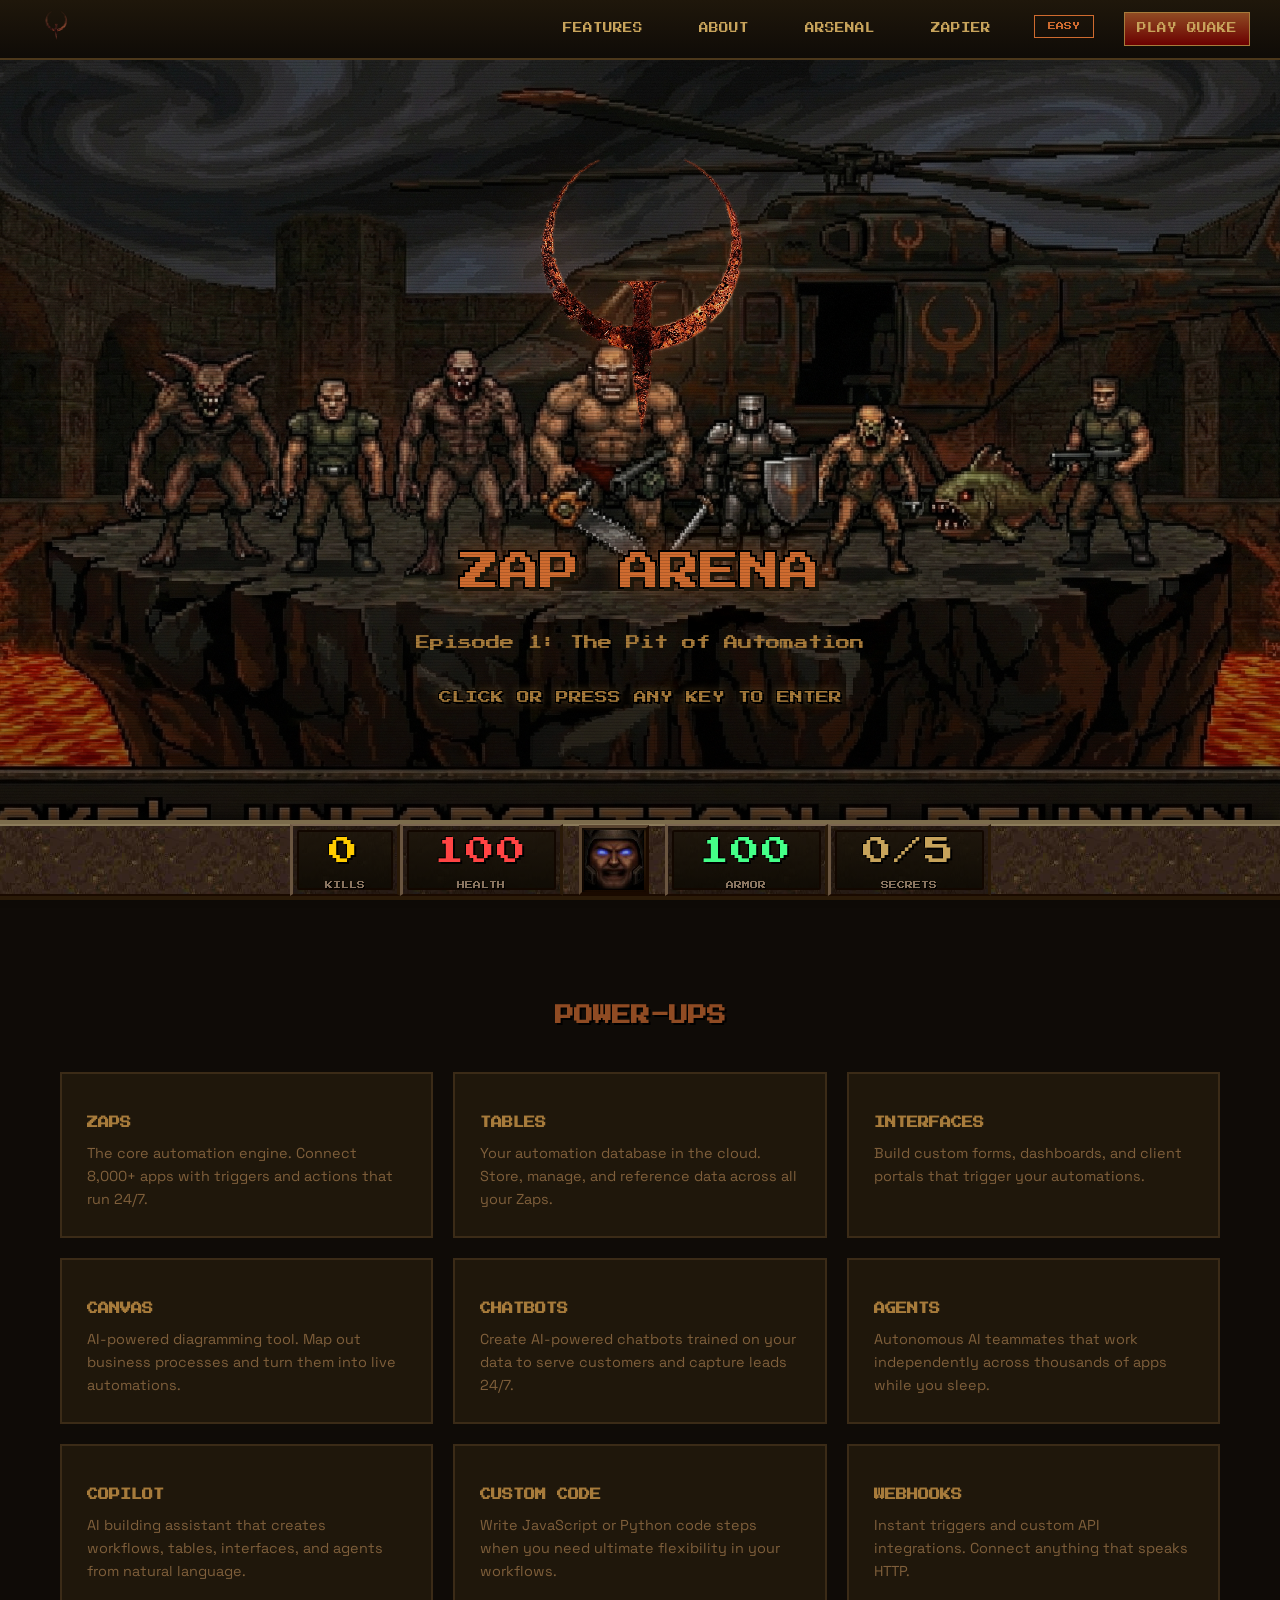
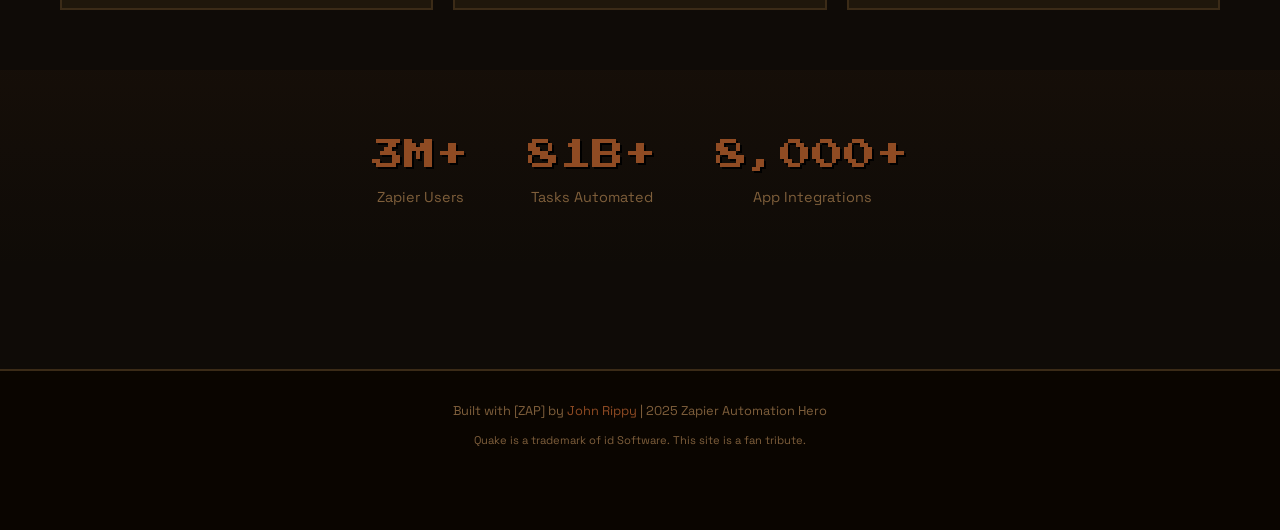
==== index.html @ ea9e99bc "fix: Consolidate poo sounds into main nailgun handler Fixes issue where no sounds played in Peace Mo" ====
<!DOCTYPE html>
<html lang="en">
<head>
    <meta charset="UTF-8">
    <meta name="viewport" content="width=device-width, initial-scale=1.0">
    <title>Zap Arena | Zapier Automation Tools by John Rippy</title>
    <meta name="description" content="Powerful Zapier automation tools and integrations for workflow automation. Built by John Rippy, 2025 Zapier Automation Hero.">
    <meta name="keywords" content="Zapier, automation, workflows, integrations, zaps, John Rippy, automation hero">
    <meta name="author" content="John Rippy">
    <meta name="robots" content="index, follow">

    <!-- Canonical URL -->
    <link rel="canonical" href="https://zap-arsenal.vercel.app/">

    <!-- Open Graph / Facebook -->
    <meta property="og:type" content="website">
    <meta property="og:url" content="https://zap-arsenal.vercel.app/">
    <meta property="og:title" content="Zap Arena | Zapier Automation Tools by John Rippy">
    <meta property="og:description" content="Powerful Zapier automation tools and integrations. Built by a 2025 Zapier Automation Hero.">
    <meta property="og:image" content="https://zap-arsenal.vercel.app/images/og-image.png">
    <meta property="og:site_name" content="Zap Arena">

    <!-- Twitter Card -->
    <meta name="twitter:card" content="summary_large_image">
    <meta name="twitter:url" content="https://zap-arsenal.vercel.app/">
    <meta name="twitter:title" content="Zap Arena | Zapier Automation Tools by John Rippy">
    <meta name="twitter:description" content="Powerful Zapier automation tools and integrations for workflow automation.">
    <meta name="twitter:image" content="https://zap-arsenal.vercel.app/images/og-image.png">

    <link rel="icon" type="image/jpeg" href="images/quake-box-art.jpg">
    <link rel="preconnect" href="https://fonts.googleapis.com">
    <link href="https://fonts.googleapis.com/css2?family=Press+Start+2P&family=Space+Grotesk:wght@400;500;600;700&family=JetBrains+Mono:wght@400;500&display=swap" rel="stylesheet">
    <link rel="stylesheet" href="css/quake-hud.css">
    <style>
        :root {
            /* Authentic Quake 1 Color Palette from Lospec */
            --bg-dark: #0f0b07;
            --bg-card: #1f170b;
            --bg-medium: #271b0f;
            --accent-orange: #8f4b23;
            --accent-brown: #4b371b;
            --accent-gold: #a77b3b;
            --accent-red: #8b0000;
            --accent-lava: #b30000;
            --text-primary: #c7a35b;
            --text-secondary: #7f5f3b;
            --border: #3b2b17;
            --zapier-orange: #cf6b2f;
            --health-red: #d70000;
            --armor-green: #2b5b2b;
            --ammo-yellow: #efdf17;
        }
        * { margin: 0; padding: 0; box-sizing: border-box; cursor: crosshair; }
        html { scroll-behavior: smooth; cursor: crosshair; }
        body {
            font-family: 'Space Grotesk', sans-serif;
            background: var(--bg-dark);
            color: var(--text-primary);
            line-height: 1.6;
            overflow-x: hidden;
            cursor: crosshair;
        }
        a, button, .nav-link, .feature-card, .stat-item { cursor: crosshair; }

        /* ===== QUAKE SPLASH SCREEN ===== */
        .quake-splash {
            position: fixed;
            top: 0;
            left: 0;
            width: 100%;
            height: 100%;
            background: #0f0b07 url('images/quake-splash.png') center center / cover no-repeat;
            z-index: 9999;
            display: flex;
            flex-direction: column;
            justify-content: flex-end;
            align-items: center;
            padding-bottom: 15%;
            cursor: pointer;
            transition: opacity 0.5s, visibility 0.5s;
        }
        .quake-splash::before {
            content: '';
            position: absolute;
            top: 0;
            left: 0;
            width: 100%;
            height: 100%;
            background: linear-gradient(to bottom, rgba(0,0,0,0.2) 0%, rgba(0,0,0,0.1) 50%, rgba(0,0,0,0.6) 100%);
            z-index: 0;
        }
        /* CRT scanlines on splash */
        .quake-splash::after {
            content: '';
            position: absolute;
            top: 0;
            left: 0;
            width: 100%;
            height: 100%;
            pointer-events: none;
            z-index: 1;
            background: repeating-linear-gradient(
                0deg,
                rgba(0, 0, 0, 0.15),
                rgba(0, 0, 0, 0.15) 1px,
                transparent 1px,
                transparent 3px
            );
        }
        .quake-splash.hidden {
            opacity: 0;
            visibility: hidden;
            pointer-events: none;
        }
        .splash-title {
            position: relative;
            z-index: 1;
            font-family: 'Press Start 2P', cursive;
            font-size: 2.5rem;
            color: #cf6b2f;
            text-shadow:
                4px 4px 0 #1f170b,
                -2px -2px 0 #000,
                2px -2px 0 #000,
                -2px 2px 0 #000,
                0 0 20px rgba(143, 75, 35, 0.8),
                0 0 40px rgba(143, 75, 35, 0.5);
            margin-bottom: 2rem;
            animation: splashPulse 1s ease-in-out infinite;
            text-align: center;
            line-height: 1.4;
        }
        .splash-subtitle {
            position: relative;
            z-index: 1;
            font-family: 'Press Start 2P', cursive;
            font-size: 0.9rem;
            color: var(--accent-gold);
            margin-bottom: 2rem;
        }
        .splash-press {
            position: relative;
            z-index: 1;
            font-family: 'Press Start 2P', cursive;
            font-size: 0.8rem;
            color: #a77b3b;
            text-shadow:
                2px 2px 0 #000,
                -1px -1px 0 #000,
                1px -1px 0 #000,
                -1px 1px 0 #000,
                0 0 10px rgba(167, 123, 59, 0.8);
            animation: blink 1s step-end infinite;
        }
        @keyframes splashPulse {
            0%, 100% { transform: scale(1); }
            50% { transform: scale(1.02); }
        }
        @keyframes blink {
            0%, 100% { opacity: 1; }
            50% { opacity: 0; }
        }
        .splash-logo {
            position: absolute;
            top: 15%;
            left: 50%;
            transform: translateX(-50%);
            width: 60%;
            max-width: 500px;
            height: auto;
            opacity: 0.8;
            z-index: 2;
            filter: brightness(1.3) contrast(1.2) drop-shadow(0 0 30px rgba(207, 107, 47, 0.6));
            animation: logoPulse 4s ease-in-out infinite;
        }
        @keyframes logoPulse {
            0% { opacity: 0.6; transform: translateX(-50%) scale(0.95); }
            50% { opacity: 1; transform: translateX(-50%) scale(1.05); }
            100% { opacity: 0.6; transform: translateX(-50%) scale(0.95); }
        }

        /* ===== CRT SCANLINE OVERLAY ===== */
        .crt-overlay {
            position: fixed;
            top: 0;
            left: 0;
            width: 100%;
            height: 100%;
            pointer-events: none;
            z-index: 9998;
            background: repeating-linear-gradient(
                0deg,
                rgba(0, 0, 0, 0.2),
                rgba(0, 0, 0, 0.2) 1px,
                transparent 1px,
                transparent 3px
            );
            opacity: 0.5;
        }

        /* ===== BROWN/ORANGE VIGNETTE ===== */
        .vignette {
            position: fixed;
            top: 0;
            left: 0;
            width: 100%;
            height: 100%;
            pointer-events: none;
            z-index: 9997;
            background: radial-gradient(ellipse at center, transparent 40%, rgba(31, 23, 11, 0.5) 100%);
            transition: background 0.3s, opacity 0.3s;
        }

        /* ===== PAIN FLASH (for damage/nightmare effects) ===== */
        .pain-flash {
            position: fixed;
            top: 0;
            left: 0;
            width: 100%;
            height: 100%;
            pointer-events: none;
            z-index: 9996;
            background: rgba(139, 0, 0, 0);
            transition: background 0.1s;
        }
        .pain-flash.active {
            background: rgba(139, 0, 0, 0.4);
        }

        /* ===== SCREEN SHAKE ===== */
        @keyframes screenShake {
            0%, 100% { transform: translate(0, 0); }
            10% { transform: translate(-3px, -2px); }
            20% { transform: translate(3px, 2px); }
            30% { transform: translate(-2px, 3px); }
            40% { transform: translate(2px, -3px); }
            50% { transform: translate(-3px, 2px); }
            60% { transform: translate(3px, -2px); }
            70% { transform: translate(-2px, -3px); }
            80% { transform: translate(2px, 3px); }
            90% { transform: translate(-3px, -2px); }
        }
        .shake {
            animation: screenShake 0.4s ease-in-out;
        }

        /* ===== NIGHTMARE PULSING BLOOD VIGNETTE ===== */
        @keyframes nightmarePulse {
            0%, 100% {
                background: radial-gradient(ellipse at center, transparent 15%, rgba(139, 0, 0, 0.5) 100%);
            }
            50% {
                background: radial-gradient(ellipse at center, transparent 10%, rgba(180, 0, 0, 0.6) 100%);
            }
        }
        .vignette.nightmare {
            animation: nightmarePulse 2s ease-in-out infinite;
        }

        /* Increase scanlines on higher difficulties */
        .crt-overlay.hard {
            opacity: 0.7;
        }
        .crt-overlay.nightmare {
            opacity: 0.85;
            background: repeating-linear-gradient(
                0deg,
                rgba(0, 0, 0, 0.4),
                rgba(0, 0, 0, 0.4) 1px,
                transparent 1px,
                transparent 2px
            );
        }

        /* ===== BADGE (Award pill) ===== */
        .badge {
            display: inline-block;
            background: rgba(207, 107, 47, 0.15);
            border: 1px solid #cf6b2f;
            color: #cf6b2f;
            padding: 0.5rem 1.2rem;
            border-radius: 50px;
            font-size: 0.875rem;
            margin-bottom: 2rem;
            font-family: 'Press Start 2P', cursive;
            font-size: 0.6rem;
            letter-spacing: 0.5px;
        }

        /* ===== QUAKE AGGRESSIVE TEXT ===== */
        .quake-text {
            font-family: 'Press Start 2P', cursive;
            text-shadow: 3px 3px 0 #8B4513, 6px 6px 0 rgba(0,0,0,0.5);
            letter-spacing: 2px;
        }
        h1 .strike {
            text-decoration: line-through;
            color: #666;
            opacity: 0.6;
        }
        h1 .accent {
            color: #cf6b2f;
            text-shadow: 0 0 40px rgba(207, 107, 47, 0.5);
        }

        /* Gib/Blood Drip Animation (Quake style - brown/rust instead of red) */
        .gib-letter {
            position: relative;
            display: inline-block;
            color: #8B0000;
        }
        .gib-letter::after {
            content: '';
            position: absolute;
            top: 100%;
            left: 50%;
            transform: translateX(-50%);
            background: linear-gradient(to bottom, #8B0000, #4a0000, transparent);
            border-radius: 0 0 50% 50%;
        }
        .gib-g::after {
            width: 4px;
            animation: gibDrip1 2.5s ease-in infinite;
            animation-delay: 0s;
        }
        .gib-i::after {
            width: 3px;
            animation: gibDrip2 2.5s ease-in infinite;
            animation-delay: 0.4s;
        }
        .gib-b::after {
            width: 5px;
            animation: gibDrip3 2.5s ease-in infinite;
            animation-delay: 0.7s;
        }
        .gib-b2::after {
            width: 4px;
            animation: gibDrip4 2.5s ease-in infinite;
            animation-delay: 1.0s;
        }
        .gib-e::after {
            width: 3px;
            animation: gibDrip1 2.5s ease-in infinite;
            animation-delay: 0.2s;
        }
        .gib-d::after {
            width: 6px;
            animation: gibDrip3 2.5s ease-in infinite;
            animation-delay: 0.5s;
        }
        @keyframes gibDrip1 {
            0% { height: 0; opacity: 0; }
            10% { height: 0; opacity: 0; }
            30% { height: 15px; opacity: 1; }
            70% { height: 25px; opacity: 0.9; }
            100% { height: 35px; opacity: 0; }
        }
        @keyframes gibDrip2 {
            0% { height: 0; opacity: 0; }
            10% { height: 0; opacity: 0; }
            30% { height: 20px; opacity: 1; }
            70% { height: 35px; opacity: 0.9; }
            100% { height: 50px; opacity: 0; }
        }
        @keyframes gibDrip3 {
            0% { height: 0; opacity: 0; }
            10% { height: 0; opacity: 0; }
            30% { height: 25px; opacity: 1; }
            70% { height: 40px; opacity: 0.9; }
            100% { height: 55px; opacity: 0; }
        }
        @keyframes gibDrip4 {
            0% { height: 0; opacity: 0; }
            10% { height: 0; opacity: 0; }
            30% { height: 18px; opacity: 1; }
            70% { height: 30px; opacity: 0.9; }
            100% { height: 45px; opacity: 0; }
        }

        /* Hero updates */
        .hero-content {
            text-align: center;
            max-width: 900px;
            margin: 0 auto;
        }
        .hero h1 {
            font-size: clamp(1.5rem, 5vw, 3rem);
            line-height: 1.3;
            margin-bottom: 1.5rem;
        }
        .hero-subtitle {
            font-size: 1rem;
            color: #b39b7a;
            margin-bottom: 2rem;
            font-family: 'Press Start 2P', cursive;
            font-size: 0.7rem;
            line-height: 1.8;
        }

        /* ===== MUSIC PLAYER ===== */
        .music-player {
            position: fixed;
            bottom: 90px;
            right: 20px;
            z-index: 1002;
        }
        .music-btn {
            display: flex;
            align-items: center;
            gap: 10px;
            font-family: 'Press Start 2P', cursive;
            font-size: 0.5rem;
            padding: 12px 16px;
            background: linear-gradient(180deg, #271b0f 0%, #170f0b 100%);
            color: #a77b3b;
            border: 2px solid #4b371b;
            cursor: pointer;
            transition: all 0.3s;
        }
        .music-btn:hover {
            border-color: #8f4b23;
            box-shadow: 0 0 20px rgba(143, 75, 35, 0.4);
        }
        .music-btn.playing {
            border-color: #cf6b2f;
            animation: musicPulse 1s ease-in-out infinite;
        }
        .music-icon {
            font-size: 1.2rem;
        }
        @keyframes musicPulse {
            0%, 100% { box-shadow: 0 0 10px rgba(143, 75, 35, 0.4); }
            50% { box-shadow: 0 0 25px rgba(207, 107, 47, 0.8); }
        }

        /* HUD and Difficulty styles are in css/quake-hud.css */

        /* Hidden Secrets (clickable areas) */
        .secret-area {
            cursor: pointer;
            transition: all 0.3s;
        }
        .secret-area:hover {
            filter: brightness(1.2);
        }
        .secret-area.found {
            animation: secretFound 0.5s ease-out;
        }
        @keyframes secretFound {
            0% { transform: scale(1); filter: brightness(1); }
            50% { transform: scale(1.1); filter: brightness(2) sepia(1) hue-rotate(-30deg); }
            100% { transform: scale(1); filter: brightness(1); }
        }

        /* Secret Found Popup */
        .secret-popup {
            position: fixed;
            top: 50%;
            left: 50%;
            transform: translate(-50%, -50%) scale(0);
            background: linear-gradient(180deg, #2f2313, #170f0b);
            border: 4px solid #8f4b23;
            padding: 30px 50px;
            z-index: 10000;
            text-align: center;
            opacity: 0;
            transition: all 0.3s;
        }
        .secret-popup.show {
            transform: translate(-50%, -50%) scale(1);
            opacity: 1;
        }
        .secret-popup h3 {
            font-family: 'Press Start 2P', cursive;
            font-size: 1rem;
            color: #cf6b2f;
            text-shadow: 2px 2px 0 #000;
            margin-bottom: 10px;
        }
        .secret-popup p {
            font-family: 'Press Start 2P', cursive;
            font-size: 0.6rem;
            color: #efdf17;
        }

        /* ===== NAVIGATION ===== */
        .nav {
            position: fixed;
            top: 0;
            left: 0;
            width: 100%;
            height: 60px;
            background: linear-gradient(180deg, #1f170b 0%, #0f0b07 100%);
            border-bottom: 2px solid #4b371b;
            z-index: 10000;
            display: flex;
            justify-content: space-between;
            align-items: center;
            padding: 0 30px;
        }
        .nav-logo {
            display: flex;
            align-items: center;
            text-decoration: none;
        }
        .nav-logo img {
            height: 40px;
            width: auto;
        }
        .nav-links {
            display: flex;
            gap: 30px;
        }
        .nav-link {
            font-family: 'Press Start 2P', cursive;
            font-size: 0.6rem;
            color: var(--text-primary);
            text-decoration: none;
            transition: all 0.2s;
            padding: 8px 12px;
            border: 1px solid transparent;
        }
        .nav-link:hover {
            color: var(--accent-orange);
            border-color: var(--accent-orange);
            background: rgba(143, 75, 35, 0.1);
            text-shadow: 0 0 10px rgba(143, 75, 35, 0.5);
        }
        .nav-link.play-btn {
            background: linear-gradient(180deg, #8f4b23 0%, #6b0000 100%);
            color: #c7a35b;
            border-color: #a77b3b;
        }
        .nav-link.play-btn:hover {
            transform: scale(1.05);
            box-shadow: 0 0 20px rgba(143, 75, 35, 0.5);
        }

        /* ===== MAIN CONTENT ===== */
        main {
            padding-top: 80px;
            padding-bottom: 100px;
            min-height: 100vh;
        }

        .hero {
            text-align: center;
            padding: 60px 20px;
            background: linear-gradient(180deg, transparent, rgba(143, 75, 35, 0.05));
        }
        .hero h1 {
            font-family: 'Press Start 2P', cursive;
            font-size: 2rem;
            color: var(--accent-orange);
            text-shadow: 3px 3px 0 #000;
            margin-bottom: 20px;
            line-height: 1.5;
        }
        .hero p {
            font-size: 1.1rem;
            color: var(--text-secondary);
            max-width: 600px;
            margin: 0 auto 30px;
        }

        .cta-button {
            display: inline-block;
            font-family: 'Press Start 2P', cursive;
            font-size: 0.8rem;
            padding: 15px 30px;
            background: linear-gradient(180deg, #8f4b23 0%, #5b2b0b 100%);
            color: #c7a35b;
            text-decoration: none;
            border: 2px solid #a77b3b;
            transition: all 0.3s;
            cursor: pointer;
        }
        .cta-button:hover {
            transform: scale(1.05);
            box-shadow: 0 0 30px rgba(143, 75, 35, 0.6);
        }

        /* ===== FEATURES SECTION ===== */
        .features {
            padding: 60px 20px;
            max-width: 1200px;
            margin: 0 auto;
        }
        .features h2 {
            font-family: 'Press Start 2P', cursive;
            font-size: 1.2rem;
            color: var(--accent-orange);
            text-align: center;
            margin-bottom: 40px;
            text-shadow: 2px 2px 0 #000;
        }
        .feature-grid {
            display: grid;
            grid-template-columns: repeat(auto-fit, minmax(280px, 1fr));
            gap: 20px;
        }
        .feature-card {
            background: var(--bg-card);
            border: 2px solid var(--border);
            padding: 25px;
            transition: all 0.3s;
            position: relative;
            overflow: hidden;
        }
        .feature-card::before {
            content: '';
            position: absolute;
            top: 0;
            left: 0;
            width: 100%;
            height: 3px;
            background: linear-gradient(90deg, var(--accent-orange), var(--accent-gold), var(--accent-orange));
            opacity: 0;
            transition: opacity 0.3s;
        }
        .feature-card:hover {
            border-color: var(--accent-orange);
            transform: translateY(-5px);
            box-shadow: 0 10px 30px rgba(143, 75, 35, 0.2);
        }
        .feature-card:hover::before {
            opacity: 1;
        }
        .feature-icon {
            font-size: 2.5rem;
            margin-bottom: 15px;
        }
        .feature-card h3 {
            font-family: 'Press Start 2P', cursive;
            font-size: 0.7rem;
            color: var(--accent-gold);
            margin-bottom: 10px;
        }
        .feature-card p {
            color: var(--text-secondary);
            font-size: 0.9rem;
        }

        /* ===== STATS SECTION ===== */
        .stats {
            background: linear-gradient(180deg, rgba(143, 75, 35, 0.05), transparent);
            padding: 60px 20px;
            text-align: center;
        }
        .stats-grid {
            display: flex;
            justify-content: center;
            gap: 60px;
            flex-wrap: wrap;
        }
        .stat-item {
            text-align: center;
        }
        .stat-value {
            font-family: 'Press Start 2P', cursive;
            font-size: 2rem;
            color: var(--accent-orange);
            text-shadow: 2px 2px 0 #000;
        }
        .stat-label {
            font-size: 0.9rem;
            color: var(--text-secondary);
            margin-top: 5px;
        }

        /* ===== FOOTER ===== */
        footer {
            background: #0a0500;
            padding: 30px 20px 80px 20px;
            text-align: center;
            border-top: 2px solid var(--border);
        }
        footer p {
            color: var(--text-secondary);
            font-size: 0.8rem;
        }
        footer a {
            color: var(--accent-orange);
            text-decoration: none;
        }
        footer a:hover {
            text-decoration: underline;
        }

        /* ===== NAILGUN DIVIDER ===== */
        .nailgun-divider {
            position: relative;
            display: flex;
            justify-content: center;
            align-items: center;
            padding: 40px 0;
            background: linear-gradient(180deg, transparent 0%, rgba(15, 11, 7, 0.8) 20%, rgba(15, 11, 7, 0.8) 80%, transparent 100%);
            overflow: visible;
            cursor: pointer;
        }

        .nailgun-container {
            position: relative;
            display: flex;
            justify-content: center;
            align-items: center;
        }

        .nailgun-img {
            width: 350px;
            height: auto;
            image-rendering: pixelated;
            filter: drop-shadow(0 0 20px rgba(143, 75, 35, 0.4));
            transition: filter 0.3s, transform 0.3s;
        }

        .nailgun-divider:hover .nailgun-img {
            filter: drop-shadow(0 0 40px rgba(207, 107, 47, 0.8)) brightness(1.2);
            transform: scale(1.05);
        }

        /* Nail projectiles that shoot out - extends to right edge of screen */
        .nail-stream {
            position: absolute;
            top: 50%;
            left: 100%;
            transform: translateY(-50%);
            width: 100vw;
            height: 60px;
            pointer-events: none;
            overflow: visible;
        }

        .nail {
            position: absolute;
            width: 20px;
            height: 8px;
            background: linear-gradient(90deg, #8B7355 0%, #5D4E37 50%, #3D3225 100%);
            border-radius: 0 2px 2px 0;
            opacity: 0;
            transform: translateX(0);
            box-shadow: 0 0 8px rgba(207, 107, 47, 0.6), 2px 0 4px rgba(255, 200, 100, 0.4);
        }

        .nail::before {
            content: '';
            position: absolute;
            left: -4px;
            top: 50%;
            transform: translateY(-50%);
            width: 0;
            height: 0;
            border-top: 5px solid transparent;
            border-bottom: 5px solid transparent;
            border-right: 6px solid #8B7355;
        }

        .nail::after {
            content: '';
            position: absolute;
            right: 0;
            top: 50%;
            transform: translateY(-50%);
            width: 3px;
            height: 3px;
            background: #FFD700;
            border-radius: 50%;
            box-shadow: 0 0 6px #FFD700;
        }

        /* Individual nail animations with staggered timing - loops infinitely, travels full screen width */
        .nailgun-divider:hover .nail-1 {
            animation: shootNail 0.8s linear infinite;
            animation-delay: 0s;
        }
        .nailgun-divider:hover .nail-2 {
            animation: shootNail 0.8s linear infinite;
            animation-delay: 0.1s;
        }
        .nailgun-divider:hover .nail-3 {
            animation: shootNail 0.8s linear infinite;
            animation-delay: 0.2s;
        }
        .nailgun-divider:hover .nail-4 {
            animation: shootNail 0.8s linear infinite;
            animation-delay: 0.3s;
        }
        .nailgun-divider:hover .nail-5 {
            animation: shootNail 0.8s linear infinite;
            animation-delay: 0.15s;
        }
        .nailgun-divider:hover .nail-6 {
            animation: shootNail 0.8s linear infinite;
            animation-delay: 0.25s;
        }
        .nailgun-divider:hover .nail-7 {
            animation: shootNail 0.8s linear infinite;
            animation-delay: 0.35s;
        }
        .nailgun-divider:hover .nail-8 {
            animation: shootNail 0.8s linear infinite;
            animation-delay: 0.45s;
        }

        .nail-1 { top: 20%; }
        .nail-2 { top: 35%; }
        .nail-3 { top: 50%; }
        .nail-4 { top: 65%; }
        .nail-5 { top: 25%; }
        .nail-6 { top: 45%; }
        .nail-7 { top: 55%; }
        .nail-8 { top: 75%; }

        @keyframes shootNail {
            0% {
                opacity: 1;
                transform: translateX(0);
            }
            80% {
                opacity: 1;
            }
            100% {
                opacity: 0;
                transform: translateX(100vw);
            }
        }

        /* Left-side nail stream (reverse) */
        .nail-stream-left {
            position: absolute;
            top: 50%;
            right: 100%;
            transform: translateY(-50%) scaleX(-1);
            width: 300px;
            height: 60px;
            pointer-events: none;
            overflow: visible;
        }

        /* Muzzle flash effect */
        .muzzle-flash {
            position: absolute;
            top: 50%;
            left: calc(100% - 30px);
            transform: translateY(-50%);
            width: 40px;
            height: 40px;
            background: radial-gradient(circle, rgba(255, 200, 100, 0.9) 0%, rgba(207, 107, 47, 0.6) 40%, transparent 70%);
            border-radius: 50%;
            opacity: 0;
            pointer-events: none;
        }

        .nailgun-divider:hover .muzzle-flash {
            animation: flashPulse 0.1s ease-out infinite;
        }

        @keyframes flashPulse {
            0%, 100% { opacity: 0.8; transform: translateY(-50%) scale(1); }
            50% { opacity: 0.4; transform: translateY(-50%) scale(0.8); }
        }

        /* Peace Mode: Poo emoji projectiles that spin! */
        .peace-mode .nail {
            background: none !important;
            box-shadow: none !important;
            width: auto !important;
            height: auto !important;
            font-size: 28px !important;
            line-height: 1 !important;
            border-radius: 0 !important;
        }
        .peace-mode .nail::before,
        .peace-mode .nail::after {
            display: none !important;
            content: none !important;
        }
        /* Override the default nail hover animation - slower poo shots */
        .peace-mode .nailgun-divider:hover .nail,
        .peace-mode .nailgun-divider:hover .nail-1,
        .peace-mode .nailgun-divider:hover .nail-2,
        .peace-mode .nailgun-divider:hover .nail-3,
        .peace-mode .nailgun-divider:hover .nail-4,
        .peace-mode .nailgun-divider:hover .nail-5,
        .peace-mode .nailgun-divider:hover .nail-6,
        .peace-mode .nailgun-divider:hover .nail-7,
        .peace-mode .nailgun-divider:hover .nail-8 {
            animation: shootPoo 2s ease-out infinite !important;
        }
        .peace-mode .nailgun-divider:hover .nail-1 { animation-delay: 0s !important; }
        .peace-mode .nailgun-divider:hover .nail-2 { animation-delay: 0.25s !important; }
        .peace-mode .nailgun-divider:hover .nail-3 { animation-delay: 0.5s !important; }
        .peace-mode .nailgun-divider:hover .nail-4 { animation-delay: 0.75s !important; }
        .peace-mode .nailgun-divider:hover .nail-5 { animation-delay: 0.35s !important; }
        .peace-mode .nailgun-divider:hover .nail-6 { animation-delay: 0.6s !important; }
        .peace-mode .nailgun-divider:hover .nail-7 { animation-delay: 0.85s !important; }
        .peace-mode .nailgun-divider:hover .nail-8 { animation-delay: 1.1s !important; }

        @keyframes shootPoo {
            0% {
                opacity: 1;
                transform: translateX(0) rotate(0deg);
            }
            85% {
                opacity: 1;
            }
            100% {
                opacity: 0;
                transform: translateX(100vw) rotate(720deg);
            }
        }

        /* Nailgun text label */
        .nailgun-label {
            position: absolute;
            bottom: 10px;
            left: 50%;
            transform: translateX(-50%);
            font-family: 'Press Start 2P', cursive;
            font-size: 0.5rem;
            color: #8f4b23;
            text-shadow: 1px 1px 0 #000;
            opacity: 0;
            transition: opacity 0.3s;
        }

        .nailgun-divider:hover .nailgun-label {
            opacity: 1;
        }

        /* ===== PARTNER BADGES ===== */
        .partner-badges {
            display: flex;
            justify-content: center;
            gap: 20px;
            margin-top: 2rem;
            flex-wrap: wrap;
        }
        .partner-badge {
            display: block;
            transition: transform 0.3s, filter 0.3s;
            border: 2px solid transparent;
        }
        .partner-badge:hover {
            transform: scale(1.05);
            filter: brightness(1.2);
            border-color: var(--accent-orange);
        }
        .partner-badge img {
            height: 60px;
            width: auto;
        }

        /* ===== SHAMBLER SPRITES (LIKE IMP IN ACTOR ARSENAL) ===== */
        .shambler-left, .shambler-right {
            position: fixed;
            bottom: 90px;
            width: 120px;
            height: auto;
            z-index: 100;
            opacity: 0;
            transition: opacity 0.3s, transform 0.3s;
            image-rendering: pixelated;
            filter: drop-shadow(0 0 10px rgba(139, 0, 0, 0.5));
            cursor: pointer;
        }
        .shambler-left {
            left: -120px;
            transform: scaleX(-1);
        }
        .shambler-right {
            right: -120px;
        }
        .shambler-left.peek {
            left: -30px;
            opacity: 1;
        }
        .shambler-right.peek {
            right: -30px;
            opacity: 1;
        }
        .shambler-left:hover, .shambler-right:hover {
            filter: drop-shadow(0 0 20px rgba(207, 107, 47, 0.8)) brightness(1.2);
        }

        /* ===== GIB SPRITES (CSS-based blood splatters) ===== */
        .gib-splatter {
            position: absolute;
            pointer-events: none;
            z-index: 50;
        }
        .gib-chunk {
            position: absolute;
            background: radial-gradient(ellipse at center, #8B0000 0%, #5a0000 60%, transparent 100%);
            border-radius: 50% 40% 50% 40%;
            opacity: 0.8;
        }
        .gib-1 {
            width: 8px;
            height: 6px;
            animation: gibFloat1 4s ease-in-out infinite;
        }
        .gib-2 {
            width: 12px;
            height: 10px;
            animation: gibFloat2 5s ease-in-out infinite;
        }
        .gib-3 {
            width: 6px;
            height: 8px;
            animation: gibFloat3 3.5s ease-in-out infinite;
        }
        @keyframes gibFloat1 {
            0%, 100% { transform: translate(0, 0) rotate(0deg); }
            50% { transform: translate(3px, -5px) rotate(10deg); }
        }
        @keyframes gibFloat2 {
            0%, 100% { transform: translate(0, 0) rotate(0deg); }
            50% { transform: translate(-4px, -3px) rotate(-15deg); }
        }
        @keyframes gibFloat3 {
            0%, 100% { transform: translate(0, 0) rotate(0deg); }
            50% { transform: translate(2px, -4px) rotate(5deg); }
        }

        /* Gib placement areas */
        .gib-area-1 { top: 15%; left: 5%; }
        .gib-area-2 { top: 45%; right: 3%; }
        .gib-area-3 { top: 75%; left: 8%; }
        .gib-area-4 { top: 30%; right: 6%; }
        .gib-area-5 { top: 60%; left: 2%; }
        .gib-area-6 { top: 85%; right: 4%; }

        /* ===== RESPONSIVE ===== */
        @media (max-width: 768px) {
            .splash-title { font-size: 1.5rem; }
            .nav-links { display: none; }
            .hero h1 { font-size: 1.2rem; }
            .nailgun-img { width: 200px; }
            .nail-stream, .nail-stream-left { width: 150px; }
            .shambler-left, .shambler-right { display: none; }
            .gib-splatter { display: none; }
        }
    </style>
</head>
<body>
    <!-- Quake Splash Screen - Monster Reunion '96 -->
    <div class="quake-splash" id="splash">
        <img src="images/quake-logo.png" alt="Quake Logo" class="splash-logo">
        <div class="splash-title">ZAP ARENA</div>
        <div class="splash-subtitle">Episode 1: The Pit of Automation</div>
        <div class="splash-press">CLICK OR PRESS ANY KEY TO ENTER</div>
    </div>

    <!-- CRT Effects -->
    <div class="crt-overlay"></div>
    <div class="vignette"></div>
    <div class="pain-flash"></div>

    <!-- Shambler Sprites (Like Imp in Actor Arsenal) -->
    <img src="images/shambler-preview.png" class="shambler-left" id="shamblerLeft" alt="Shambler">
    <img src="images/shambler-preview.png" class="shambler-right" id="shamblerRight" alt="Shambler">

    <!-- Gib Splatters -->
    <div class="gib-splatter gib-area-1">
        <div class="gib-chunk gib-1" style="top: 0; left: 0;"></div>
        <div class="gib-chunk gib-2" style="top: 10px; left: 15px;"></div>
        <div class="gib-chunk gib-3" style="top: 5px; left: 8px;"></div>
    </div>
    <div class="gib-splatter gib-area-2">
        <div class="gib-chunk gib-2" style="top: 0; left: 0;"></div>
        <div class="gib-chunk gib-1" style="top: 12px; left: 8px;"></div>
    </div>
    <div class="gib-splatter gib-area-3">
        <div class="gib-chunk gib-3" style="top: 0; left: 0;"></div>
        <div class="gib-chunk gib-2" style="top: 8px; left: 12px;"></div>
        <div class="gib-chunk gib-1" style="top: 3px; left: 20px;"></div>
    </div>
    <div class="gib-splatter gib-area-4">
        <div class="gib-chunk gib-1" style="top: 0; left: 0;"></div>
        <div class="gib-chunk gib-3" style="top: 15px; left: 5px;"></div>
    </div>
    <div class="gib-splatter gib-area-5">
        <div class="gib-chunk gib-2" style="top: 0; left: 0;"></div>
        <div class="gib-chunk gib-1" style="top: 6px; left: 18px;"></div>
        <div class="gib-chunk gib-3" style="top: 12px; left: 10px;"></div>
    </div>
    <div class="gib-splatter gib-area-6">
        <div class="gib-chunk gib-3" style="top: 0; left: 0;"></div>
        <div class="gib-chunk gib-2" style="top: 10px; left: 14px;"></div>
    </div>

    <!-- Secret Found Popup -->
    <div class="secret-popup" id="secret-popup">
        <h3>SECRET FOUND!</h3>
        <p id="secret-message">You found a hidden area!</p>
    </div>

    <!-- Music Player -->
    <div class="music-player">
        <button class="music-btn" id="music-btn">
            <span class="music-icon">[M]</span>
            <span id="music-text">PLAY THEME</span>
        </button>
    </div>
    <audio id="quake-theme" loop>
        <source src="audio/quake-theme.mp3" type="audio/mpeg">
    </audio>

    <!-- Navigation -->
    <nav class="nav">
        <a href="index.html" class="nav-logo"><img src="images/quake-logo.png" alt="Zap Arena"></a>
        <div class="nav-links">
            <a href="#features" class="nav-link">FEATURES</a>
            <a href="about.html" class="nav-link">ABOUT</a>
            <a href="arsenal.html" class="nav-link">ARSENAL</a>
            <a href="https://zapier.com" target="_blank" class="nav-link">ZAPIER</a>
            <div class="difficulty-selector">
                <button class="difficulty-btn" id="difficultyBtn">EASY</button>
                <div class="difficulty-menu" id="difficultyMenu">
                    <button class="difficulty-option active" data-difficulty="easy" data-armor="100">EASY - Full Armor</button>
                    <button class="difficulty-option" data-difficulty="normal" data-armor="50">NORMAL - Half Armor</button>
                    <button class="difficulty-option" data-difficulty="hard" data-armor="25">HARD - Quarter Armor</button>
                    <button class="difficulty-option" data-difficulty="nightmare" data-armor="0">NIGHTMARE - No Armor</button>
                </div>
            </div>
            <a href="play-quake.html" class="nav-link play-btn">PLAY QUAKE</a>
        </div>
    </nav>

    <!-- Main Content -->
    <main>
        <section class="hero">
            <div class="hero-content">
                <span class="badge">&#127942; 2025 Zapier Automation Hero</span>
                <h1 class="quake-text">
                    <span class="strike">MANUAL WORKFLOWS</span><br>
                    GET <span class="gib-letter gib-g">G</span><span class="gib-letter gib-i">I</span><span class="gib-letter gib-b">B</span><span class="gib-letter gib-b2">B</span><span class="gib-letter gib-e">E</span><span class="gib-letter gib-d">D</span>
                </h1>
                <p class="hero-subtitle">
                    Zapier automation that rips through repetitive tasks like a quad-damage nailgun.
                </p>
                <a href="#features" class="cta-button">ENTER THE SLIPGATE</a>

                <!-- Partner Badges -->
                <div class="partner-badges">
                    <a href="https://zapier.com/blog/drive-social-media-scaling-sales-and-marketing/" target="_blank" class="partner-badge" title="Read the Zappy Award Case Study">
                        <img src="images/zapier-silver-partner.svg" alt="Zapier Silver Solution Partner">
                    </a>
                </div>
            </div>
        </section>

        <!-- Nailgun Divider -->
        <div class="nailgun-divider" id="nailgunDivider">
            <div class="nailgun-container">
                <!-- Nailgun Image -->
                <img src="images/nailgun.png" alt="Quake Nailgun" class="nailgun-img">

                <!-- Right nail stream only -->
                <div class="nail-stream">
                    <div class="nail nail-1"></div>
                    <div class="nail nail-2"></div>
                    <div class="nail nail-3"></div>
                    <div class="nail nail-4"></div>
                    <div class="nail nail-5"></div>
                    <div class="nail nail-6"></div>
                    <div class="nail nail-7"></div>
                    <div class="nail nail-8"></div>
                </div>
                <div class="muzzle-flash"></div>
            </div>
            <span class="nailgun-label">PERFORATOR</span>
        </div>

        <section class="features" id="features">
            <h2>POWER-UPS</h2>
            <div class="feature-grid">
                <div class="feature-card secret-area" data-secret="1" data-secret-msg="You found the Lightning Secret!">
                    <div class="feature-icon"><span class="weapon-sprite lightning"></span></div>
                    <h3>ZAPS</h3>
                    <p>The core automation engine. Connect 8,000+ apps with triggers and actions that run 24/7.</p>
                </div>
                <div class="feature-card">
                    <div class="feature-icon"><span class="weapon-sprite nailgun"></span></div>
                    <h3>TABLES</h3>
                    <p>Your automation database in the cloud. Store, manage, and reference data across all your Zaps.</p>
                </div>
                <div class="feature-card">
                    <div class="feature-icon"><span class="weapon-sprite rocket"></span></div>
                    <h3>INTERFACES</h3>
                    <p>Build custom forms, dashboards, and client portals that trigger your automations.</p>
                </div>
                <div class="feature-card">
                    <div class="feature-icon"><span class="weapon-sprite grenade"></span></div>
                    <h3>CANVAS</h3>
                    <p>AI-powered diagramming tool. Map out business processes and turn them into live automations.</p>
                </div>
                <div class="feature-card">
                    <div class="feature-icon"><span class="weapon-sprite sshotgun"></span></div>
                    <h3>CHATBOTS</h3>
                    <p>Create AI-powered chatbots trained on your data to serve customers and capture leads 24/7.</p>
                </div>
                <div class="feature-card">
                    <div class="feature-icon"><span class="weapon-sprite shotgun"></span></div>
                    <h3>AGENTS</h3>
                    <p>Autonomous AI teammates that work independently across thousands of apps while you sleep.</p>
                </div>
                <div class="feature-card">
                    <div class="feature-icon"><span class="weapon-sprite axe"></span></div>
                    <h3>COPILOT</h3>
                    <p>AI building assistant that creates workflows, tables, interfaces, and agents from natural language.</p>
                </div>
                <div class="feature-card">
                    <div class="feature-icon"><span class="weapon-sprite nailgun"></span></div>
                    <h3>CUSTOM CODE</h3>
                    <p>Write JavaScript or Python code steps when you need ultimate flexibility in your workflows.</p>
                </div>
                <div class="feature-card">
                    <div class="feature-icon"><span class="weapon-sprite lightning"></span></div>
                    <h3>WEBHOOKS</h3>
                    <p>Instant triggers and custom API integrations. Connect anything that speaks HTTP.</p>
                </div>
            </div>
        </section>

        <section class="stats">
            <div class="stats-grid">
                <div class="stat-item">
                    <div class="stat-value" id="zaps-count">3M+</div>
                    <div class="stat-label">Zapier Users</div>
                </div>
                <div class="stat-item">
                    <div class="stat-value" id="tasks-count">81B+</div>
                    <div class="stat-label">Tasks Automated</div>
                </div>
                <div class="stat-item">
                    <div class="stat-value" id="apps-count">8,000+</div>
                    <div class="stat-label">App Integrations</div>
                </div>
            </div>
        </section>
    </main>

    <!-- Footer -->
    <footer>
        <p>Built with [ZAP] by <a href="https://github.com/johnrippy1980" target="_blank">John Rippy</a> | 2025 Zapier Automation Hero</p>
        <p style="margin-top: 10px; font-size: 0.7rem;">Quake is a trademark of id Software. This site is a fan tribute.</p>
    </footer>

    <!-- Quake 1 Status Bar HUD -->
    <div class="quake-hud">
        <div class="hud-section">
            <div class="hud-stat">
                <div class="hud-value hud-kills" id="hudKills">0</div>
                <div class="hud-label">KILLS</div>
            </div>
        </div>
        <div class="hud-section">
            <div class="hud-stat">
                <div class="hud-value hud-health" id="hudHealth">100</div>
                <div class="hud-label">HEALTH</div>
            </div>
        </div>
        <div class="hud-face-container">
            <img src="images/ranger-face.png" class="hud-face" alt="Ranger" id="rangerFace">
        </div>
        <div class="hud-section">
            <div class="hud-stat">
                <div class="hud-value hud-armor" id="hudArmor">100</div>
                <div class="hud-label">ARMOR</div>
            </div>
        </div>
        <div class="hud-section">
            <div class="hud-stat">
                <div class="hud-value hud-secrets" id="hudSecrets">0/5</div>
                <div class="hud-label">SECRETS</div>
            </div>
        </div>
    </div>

    <script>
        // Splash screen dismissal
        const splash = document.getElementById('splash');
        const jumpSound = new Audio('audio/jump.wav');
        jumpSound.volume = 0.7;

        function dismissSplash() {
            jumpSound.play().catch(e => console.log('Audio play failed:', e));
            splash.classList.add('hidden');
        }

        document.addEventListener('keydown', dismissSplash, { once: true });
        document.addEventListener('click', dismissSplash, { once: true });

        // Dynamic HUD values - update these to change the HUD
        // Note: secrets are managed by difficulty.js which loads after this script
        let hudStats = { kills: 0, health: 100, armor: 100 };

        function updateHUD() {
            const killsEl = document.getElementById('hudKills');
            if (killsEl) killsEl.textContent = hudStats.kills;
            document.getElementById('hudHealth').textContent = hudStats.health;
            document.getElementById('hudArmor').textContent = hudStats.armor;
            // Don't update secrets here - difficulty.js handles it with localStorage
        }

        // Load kills from localStorage on page load
        hudStats.kills = parseInt(localStorage.getItem('zaparena_total_kills') || '0');
        updateHUD();

        // Update HUD when clicking on zap cards (legacy - cards don't exist on index)
        document.querySelectorAll('.card').forEach((card, i) => {
            card.addEventListener('click', () => {
                if (typeof playMenuSound === 'function') playMenuSound();
            });
        });

        // Difficulty selector is now handled by js/difficulty.js

        // Music player with persistence across page navigation
        // Uses same localStorage keys as quake-hud.js for cross-page persistence
        const musicBtn = document.getElementById('music-btn');
        const musicText = document.getElementById('music-text');
        const quakeTheme = document.getElementById('quake-theme');
        quakeTheme.loop = true; // Ensure looping is enabled
        let isPlaying = false;

        // Check if music was playing on previous page
        if (localStorage.getItem('quake_music_playing') === 'true') {
            const savedTime = parseFloat(localStorage.getItem('quake_music_time') || '0');
            quakeTheme.currentTime = savedTime;
            quakeTheme.play().then(() => {
                isPlaying = true;
                musicBtn.classList.add('playing');
                musicText.textContent = 'STOP THEME';
            }).catch(() => {});
        }

        // Save music time periodically while playing
        setInterval(() => {
            if (isPlaying) {
                localStorage.setItem('quake_music_time', quakeTheme.currentTime.toString());
            }
        }, 500);

        // Save state before leaving page
        window.addEventListener('beforeunload', () => {
            localStorage.setItem('quake_music_playing', isPlaying ? 'true' : 'false');
            localStorage.setItem('quake_music_time', quakeTheme.currentTime.toString());
        });

        musicBtn.addEventListener('click', (e) => {
            e.stopPropagation(); // Prevent splash dismissal
            if (isPlaying) {
                quakeTheme.pause();
                musicBtn.classList.remove('playing');
                musicText.textContent = 'PLAY THEME';
                isPlaying = false;
                localStorage.setItem('quake_music_playing', 'false');
            } else {
                quakeTheme.play().then(() => {
                    musicBtn.classList.add('playing');
                    musicText.textContent = 'STOP THEME';
                    isPlaying = true;
                    localStorage.setItem('quake_music_playing', 'true');
                }).catch(e => {
                    console.log('Audio play failed:', e);
                    musicText.textContent = 'CLICK AGAIN';
                });
            }
        });

        // Nailgun divider sound effect - loops while hovering
        const nailgunDivider = document.getElementById('nailgunDivider');
        const nailgunSound = new Audio('audio/nailgun.wav');
        nailgunSound.volume = 0.6;
        nailgunSound.loop = true; // Loop for continuous fire
        let nailgunPlaying = false;
        let nailgunKillInterval = null;

        // Check if Peace Mode is active (all 5 secrets found)
        function isPeaceModeActive() {
            for (let i = 1; i <= 5; i++) {
                if (localStorage.getItem('zaparena_secret' + i) !== 'true') {
                    return false;
                }
            }
            return true;
        }

        // Web Audio context for poo sounds
        let pooAudioCtx = null;
        let ploopInterval = null;
        let splatInterval = null;

        // Create a fun "ploop" fart sound
        function playPloopSound() {
            if (!pooAudioCtx) pooAudioCtx = new (window.AudioContext || window.webkitAudioContext)();
            const osc = pooAudioCtx.createOscillator();
            const gain = pooAudioCtx.createGain();
            osc.connect(gain);
            gain.connect(pooAudioCtx.destination);
            osc.frequency.setValueAtTime(150, pooAudioCtx.currentTime);
            osc.frequency.exponentialRampToValueAtTime(50, pooAudioCtx.currentTime + 0.15);
            osc.type = 'sine';
            gain.gain.setValueAtTime(0.3, pooAudioCtx.currentTime);
            gain.gain.exponentialRampToValueAtTime(0.01, pooAudioCtx.currentTime + 0.2);
            osc.start(pooAudioCtx.currentTime);
            osc.stop(pooAudioCtx.currentTime + 0.2);
        }

        // Create a "splat" sound
        function playSplatSound() {
            if (!pooAudioCtx) pooAudioCtx = new (window.AudioContext || window.webkitAudioContext)();
            const bufferSize = pooAudioCtx.sampleRate * 0.15;
            const buffer = pooAudioCtx.createBuffer(1, bufferSize, pooAudioCtx.sampleRate);
            const data = buffer.getChannelData(0);
            for (let i = 0; i < bufferSize; i++) {
                data[i] = (Math.random() * 2 - 1) * Math.exp(-i / (bufferSize * 0.3));
            }
            const noise = pooAudioCtx.createBufferSource();
            noise.buffer = buffer;
            const filter = pooAudioCtx.createBiquadFilter();
            filter.type = 'lowpass';
            filter.frequency.setValueAtTime(800, pooAudioCtx.currentTime);
            filter.frequency.exponentialRampToValueAtTime(200, pooAudioCtx.currentTime + 0.1);
            const gain = pooAudioCtx.createGain();
            gain.gain.setValueAtTime(0.4, pooAudioCtx.currentTime);
            gain.gain.exponentialRampToValueAtTime(0.01, pooAudioCtx.currentTime + 0.15);
            noise.connect(filter);
            filter.connect(gain);
            gain.connect(pooAudioCtx.destination);
            noise.start();
        }

        nailgunDivider.addEventListener('mouseenter', () => {
            if (!nailgunPlaying) {
                nailgunPlaying = true;

                // In Peace Mode, play poo sounds instead of nailgun
                if (isPeaceModeActive()) {
                    // Play ploop sounds periodically
                    playPloopSound();
                    ploopInterval = setInterval(() => {
                        if (nailgunPlaying) playPloopSound();
                    }, 400);

                    // Play splat sounds after poos reach edge (2s animation)
                    setTimeout(() => {
                        if (nailgunPlaying) playSplatSound();
                    }, 1800);
                    splatInterval = setInterval(() => {
                        if (nailgunPlaying) playSplatSound();
                    }, 500);
                } else {
                    nailgunSound.currentTime = 0;
                    nailgunSound.play().catch(e => console.log('Audio play failed:', e));
                }

                // Start checking for enemy kills along the nail path
                // The nailgun fires horizontally from its position to the right edge
                nailgunKillInterval = setInterval(() => {
                    if (window.ZapArenaEnemies && window.ZapArenaEnemies.killAlongPath) {
                        const nailgunRect = nailgunDivider.getBoundingClientRect();
                        const startX = nailgunRect.right;
                        const startY = nailgunRect.top + nailgunRect.height / 2;
                        const endX = window.innerWidth;
                        const endY = startY;
                        // Check along the horizontal nail path with a 40px radius
                        window.ZapArenaEnemies.killAlongPath(startX, startY - 30, endX, endY - 30, 40);
                        window.ZapArenaEnemies.killAlongPath(startX, startY, endX, endY, 40);
                        window.ZapArenaEnemies.killAlongPath(startX, startY + 30, endX, endY + 30, 40);
                    }
                }, 100); // Check every 100ms
            }
        });

        nailgunDivider.addEventListener('mouseleave', () => {
            nailgunPlaying = false;

            // Clean up sounds based on mode
            if (isPeaceModeActive()) {
                // Stop poo sound intervals
                if (ploopInterval) {
                    clearInterval(ploopInterval);
                    ploopInterval = null;
                }
                if (splatInterval) {
                    clearInterval(splatInterval);
                    splatInterval = null;
                }
            } else {
                nailgunSound.pause();
                nailgunSound.currentTime = 0;
            }

            // Stop checking for kills
            if (nailgunKillInterval) {
                clearInterval(nailgunKillInterval);
                nailgunKillInterval = null;
            }
        });

        // ===== SOUND EFFECTS SYSTEM (Like Actor Arsenal) =====
        const sounds = {
            pickup: new Audio('audio/pickup.wav'),
            door: new Audio('audio/door.wav'),
            secret: new Audio('audio/secret.wav'),
            shambler: new Audio('audio/shambler.wav'),
            death: new Audio('audio/death.wav'),
            gib: new Audio('audio/gib.wav'),
            shotgun: new Audio('audio/shotgn2.wav'),
            jump: new Audio('audio/jump.wav')
        };

        // Set volumes
        Object.values(sounds).forEach(sound => {
            sound.volume = 0.5;
        });
        sounds.shambler.volume = 0.7;
        sounds.gib.volume = 0.4;

        function playSound(name) {
            if (sounds[name]) {
                sounds[name].currentTime = 0;
                sounds[name].play().catch(e => console.log('Audio play failed:', e));
            }
        }

        // ===== SHAMBLER SPRITES =====
        const shamblerLeft = document.getElementById('shamblerLeft');
        const shamblerRight = document.getElementById('shamblerRight');
        let shamblerPeekTimeout;

        // Random peek behavior
        function triggerShamblerPeek() {
            const side = Math.random() > 0.5 ? 'left' : 'right';
            const shambler = side === 'left' ? shamblerLeft : shamblerRight;

            shambler.classList.add('peek');

            // Hide after 3-5 seconds
            shamblerPeekTimeout = setTimeout(() => {
                shambler.classList.remove('peek');
            }, 3000 + Math.random() * 2000);
        }

        // Peek on scroll
        let lastScrollY = window.scrollY;
        window.addEventListener('scroll', () => {
            const scrollDelta = Math.abs(window.scrollY - lastScrollY);
            if (scrollDelta > 200) {
                triggerShamblerPeek();
                lastScrollY = window.scrollY;
            }
        });

        // Initial peek after page load
        setTimeout(() => {
            triggerShamblerPeek();
        }, 5000);

        // Click on Shambler to play sound and hide
        [shamblerLeft, shamblerRight].forEach(shambler => {
            shambler.addEventListener('click', () => {
                playSound('shambler');
                shambler.classList.remove('peek');
                // Pain flash effect
                painFlash.classList.add('active');
                setTimeout(() => painFlash.classList.remove('active'), 150);
            });
        });

        // ===== SOUND EFFECTS ON PAGE INTERACTIONS =====
        // Feature cards - pickup sound on hover
        document.querySelectorAll('.feature-card').forEach(card => {
            card.addEventListener('mouseenter', () => {
                playSound('pickup');
            });
            card.addEventListener('click', () => {
                playSound('shotgun');
            });
        });

        // Secret area clicks
        document.querySelectorAll('.secret-area').forEach(area => {
            area.addEventListener('click', () => {
                if (!area.classList.contains('found')) {
                    playSound('secret');
                    area.classList.add('found');
                    hudStats.secrets += 1;
                    updateHUD();
                    const popup = document.getElementById('secret-popup');
                    const msg = area.dataset.secretMsg || 'You found a hidden area!';
                    document.getElementById('secret-message').textContent = msg;
                    popup.classList.add('show');
                    setTimeout(() => popup.classList.remove('show'), 2000);
                }
            });
        });

        // CTA button - door sound
        document.querySelector('.cta-button')?.addEventListener('click', () => {
            playSound('door');
        });

        // Nav links - delay navigation to let sound play
        document.querySelectorAll('.nav-link').forEach(link => {
            link.addEventListener('click', (e) => {
                const href = link.getAttribute('href');
                // Skip hash links (same page navigation)
                if (href.startsWith('#')) {
                    playSound('pickup');
                    return;
                }
                e.preventDefault();
                playSound('door');
                // Delay navigation to let sound play
                setTimeout(() => {
                    window.location.href = href;
                }, 200);
            });
        });

        // All other links with href - delay navigation
        document.querySelectorAll('a[href]').forEach(link => {
            // Skip nav links (already handled) and hash links
            if (link.classList.contains('nav-link')) return;
            const href = link.getAttribute('href');
            if (!href || href.startsWith('#') || href.startsWith('javascript:')) return;

            link.addEventListener('click', (e) => {
                e.preventDefault();
                playSound('door');
                // Delay navigation to let sound play
                setTimeout(() => {
                    if (link.target === '_blank') {
                        window.open(href, '_blank');
                    } else {
                        window.location.href = href;
                    }
                }, 200);
            });
        });

        // Stats - gib sound on hover
        document.querySelectorAll('.stat-item').forEach(stat => {
            stat.addEventListener('mouseenter', () => {
                playSound('gib');
            });
        });
    </script>
    <script src="js/difficulty.js"></script>
    <script src="js/enemies.js"></script>
    <script src="js/secrets.js"></script>

    <!-- Secret 1: Quake Logo Click (index.html only) -->
    <script>
    (function() {
        'use strict';

        let secret1Found = localStorage.getItem('zaparena_secret1') === 'true';
        const splashLogo = document.querySelector('.splash-logo');
        const navLogo = document.querySelector('.nav-logo img');

        function triggerSecret1(e) {
            if (secret1Found) return;

            e.preventDefault();
            e.stopPropagation();

            localStorage.setItem('zaparena_secret1', 'true');
            secret1Found = true;

            // Make logo glow
            const logo = e.target;
            logo.style.filter = 'drop-shadow(0 0 30px #cf6b2f) drop-shadow(0 0 60px #cf6b2f)';

            // Use shared banner
            if (window.ZapArenaSecrets && window.ZapArenaSecrets.showSecretBanner) {
                window.ZapArenaSecrets.showSecretBanner('The Quake symbol holds power');
            }
            console.log('[Secret 1] Quake Logo discovered!');
        }

        if (splashLogo) {
            splashLogo.style.cursor = 'pointer';
            splashLogo.addEventListener('click', triggerSecret1);
        }
        if (navLogo) {
            navLogo.addEventListener('click', function(e) {
                if (!secret1Found) {
                    triggerSecret1(e);
                }
            });
        }
    })();
    </script>

    <!-- Peace Mode: Poo Emoji Visual Setup (sounds handled in main nailgun script) -->
    <script>
    (function() {
        'use strict';

        // Check if all secrets found (Peace Mode)
        function isPeaceMode() {
            for (let i = 1; i <= 5; i++) {
                if (localStorage.getItem('zaparena_secret' + i) !== 'true') {
                    return false;
                }
            }
            return true;
        }

        // Convert nails to poo emojis (sounds are in the main nailgun handler)
        function activatePooPerforator() {
            if (!isPeaceMode()) return;

            // Add peace-mode class to body for CSS targeting
            document.body.classList.add('peace-mode');

            // Replace nail content with poo emojis
            const nails = document.querySelectorAll('.nail');
            nails.forEach(nail => {
                nail.textContent = '\uD83D\uDCA9'; // Poo emoji
            });

            // Change the label to something fun
            const nailgunLabel = document.querySelector('.nailgun-label');
            if (nailgunLabel) {
                nailgunLabel.textContent = 'POO-FORATOR';
                nailgunLabel.style.color = '#8B4513';
            }

            console.log('[Peace Mode] Poo-forator activated! Spinning poo emojis engaged!');
        }

        // Run on page load
        activatePooPerforator();

        // Also listen for storage changes (in case secrets found in another tab)
        window.addEventListener('storage', (e) => {
            if (e.key && e.key.startsWith('zaparena_secret')) {
                activatePooPerforator();
            }
        });
    })();
    </script>
</body>
</html>
---- css/quake-hud.css ----
/* ===== QUAKE 1 HUD - Actor Arsenal Style with Real Quake Texture ===== */
/* Uses actual extracted texture from Quake 1 status bar */

/* Global crosshair cursor for FPS feel */
*, *::before, *::after { cursor: crosshair !important; }
html, body { cursor: crosshair !important; }

/* Main HUD container - full width with authentic Quake metal texture */
.quake-hud {
    position: fixed;
    bottom: 0;
    left: 0;
    width: 100%;
    height: 80px;
    /* Real Quake metal texture extracted from game */
    background-image: url('../images/quake-hud-texture.png');
    background-repeat: repeat-x;
    background-size: auto 100%;
    background-position: center;
    border-top: 4px solid #7b6b4b;
    border-bottom: 4px solid #2a1a08;
    box-shadow:
        inset 0 2px 0 #8a7a5a,
        inset 0 -2px 0 #1a0a00,
        0 -4px 8px rgba(0,0,0,0.5);
    display: flex;
    flex-direction: row;
    justify-content: center;
    align-items: center;
    z-index: 9999;
    font-family: 'Press Start 2P', cursive;
    padding: 0;
    gap: 0;
    image-rendering: pixelated;
}

/* HUD Sections - recessed metal panels */
.hud-section {
    display: flex;
    align-items: center;
    justify-content: center;
    height: 100%;
    background: rgba(0,0,0,0.3);
    border-left: 3px solid #6a5540;
    border-right: 3px solid #2a1a08;
    border-top: 2px solid #7a6550;
    border-bottom: 2px solid #1a0a00;
    padding: 0 1.5rem;
    position: relative;
}

.hud-section::before {
    content: '';
    position: absolute;
    top: 4px;
    left: 4px;
    right: 4px;
    bottom: 4px;
    background: linear-gradient(180deg, rgba(40,30,15,0.8) 0%, rgba(20,15,5,0.9) 100%);
    border: 2px solid #1a0a00;
    border-radius: 2px;
    z-index: -1;
}

/* Stat container */
.hud-stat {
    display: flex;
    flex-direction: column;
    align-items: center;
    gap: 4px;
    padding: 0 0.5rem;
    position: relative;
    z-index: 1;
}

/* HUD values - big numbers */
.hud-value {
    font-size: 1.8rem;
    text-shadow: 2px 2px 0 #000, -1px -1px 0 #000;
    letter-spacing: 2px;
}

/* HUD labels - small text below numbers */
.hud-label {
    font-size: 0.5rem;
    color: #8a7560;
    text-shadow: 1px 1px 0 #000;
    text-transform: uppercase;
}

/* Ranger face container - center */
.hud-face-container {
    width: 70px;
    height: 70px;
    background: linear-gradient(180deg, #3a2510 0%, #1a0a00 100%);
    border: 3px solid #5a4530;
    border-bottom-color: #1a0a00;
    border-right-color: #1a0a00;
    display: flex;
    align-items: center;
    justify-content: center;
    margin: 0 1rem;
    box-shadow: inset 2px 2px 4px rgba(0,0,0,0.8);
}

.hud-face {
    width: 60px;
    height: 60px;
    image-rendering: pixelated;
}

/* Quake-style colors for each stat */
.hud-ammo, .hud-kills { color: #ffcc00; }
.hud-health { color: #ff4444; }
.hud-armor { color: #44ff88; }
.hud-zaps { color: #ff8800; }

/* ===== RESPONSIVE ===== */
@media (max-width: 768px) {
    .quake-hud {
        height: 60px;
    }
    .hud-section {
        padding: 0 0.8rem;
    }
    .hud-face-container {
        width: 50px;
        height: 50px;
        margin: 0 0.5rem;
    }
    .hud-face {
        width: 44px;
        height: 44px;
    }
    .hud-value {
        font-size: 1.2rem;
    }
    .hud-label {
        font-size: 0.4rem;
    }
}

@media (max-width: 480px) {
    .quake-hud {
        height: 52px;
    }
    .hud-section {
        padding: 0 0.5rem;
    }
    .hud-value {
        font-size: 1rem;
    }
    .hud-face-container {
        width: 44px;
        height: 44px;
        margin: 0 0.3rem;
    }
    .hud-face {
        width: 38px;
        height: 38px;
    }
}

/* ===== MUSIC PLAYER ===== */
.music-player {
    position: fixed;
    bottom: 90px;
    right: 12px;
    z-index: 10000;
}

.music-btn {
    display: flex;
    align-items: center;
    gap: 8px;
    font-family: 'Press Start 2P', monospace;
    font-size: 0.4rem;
    padding: 8px 12px;
    background: linear-gradient(to bottom, #3f3013, #1f170b);
    color: #9f7f33;
    border: 2px solid #5b4b2b;
    cursor: pointer;
    transition: all 0.2s;
    box-shadow: inset 1px 1px 0 #6b5b3b, 2px 2px 0 #000;
}

.music-btn:hover {
    border-color: #9f7f33;
    color: #efdf17;
}

.music-btn.playing {
    border-color: #efdf17;
    color: #efdf17;
    animation: musicGlow 2s ease-in-out infinite;
}

.music-icon {
    font-size: 1rem;
}

@keyframes musicGlow {
    0%, 100% { box-shadow: inset 1px 1px 0 #6b5b3b, 2px 2px 0 #000; }
    50% { box-shadow: inset 1px 1px 0 #6b5b3b, 2px 2px 0 #000, 0 0 12px #efdf17; }
}

/* ===== DIFFICULTY SELECTOR ===== */
.difficulty-selector {
    position: relative;
    display: inline-block;
}

.difficulty-btn {
    background: transparent;
    border: 1px solid #cf6b2f;
    color: #cf6b2f;
    padding: 0.4rem 0.8rem;
    font-family: 'Press Start 2P', cursive;
    font-size: 0.5rem;
    cursor: pointer;
    transition: all 0.3s;
}

.difficulty-btn:hover {
    background: #cf6b2f;
    color: #000;
}

.difficulty-menu {
    position: absolute;
    top: 100%;
    right: 0;
    background: #111;
    border: 1px solid #cf6b2f;
    display: none;
    flex-direction: column;
    min-width: 200px;
    z-index: 10001;
}

.difficulty-menu.show {
    display: flex;
}

.difficulty-option {
    padding: 0.8rem;
    color: #888;
    font-family: 'Press Start 2P', cursive;
    font-size: 0.5rem;
    cursor: pointer;
    border: none;
    background: transparent;
    text-align: left;
    transition: all 0.2s;
}

.difficulty-option:hover {
    background: rgba(143, 75, 35, 0.2);
    color: #cf6b2f;
}

.difficulty-option.active {
    color: #cf6b2f;
    background: rgba(143, 75, 35, 0.3);
}
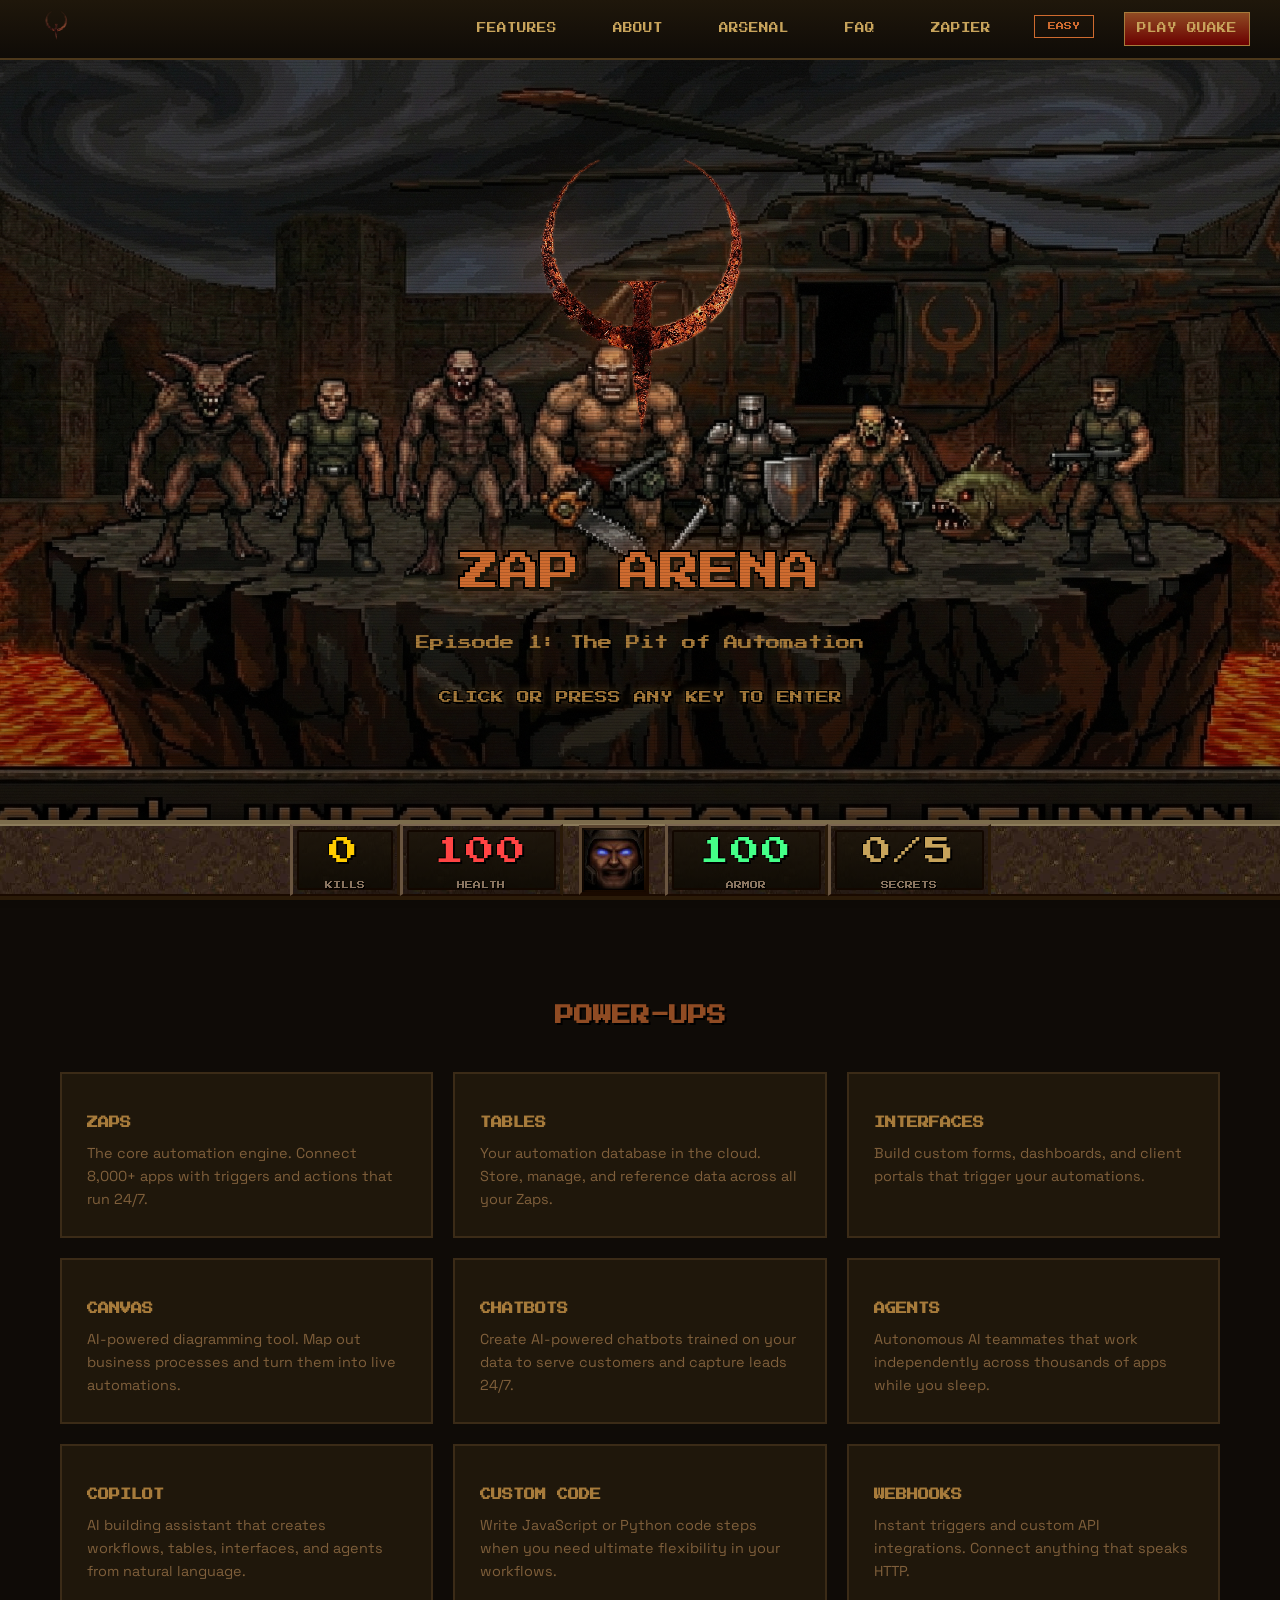
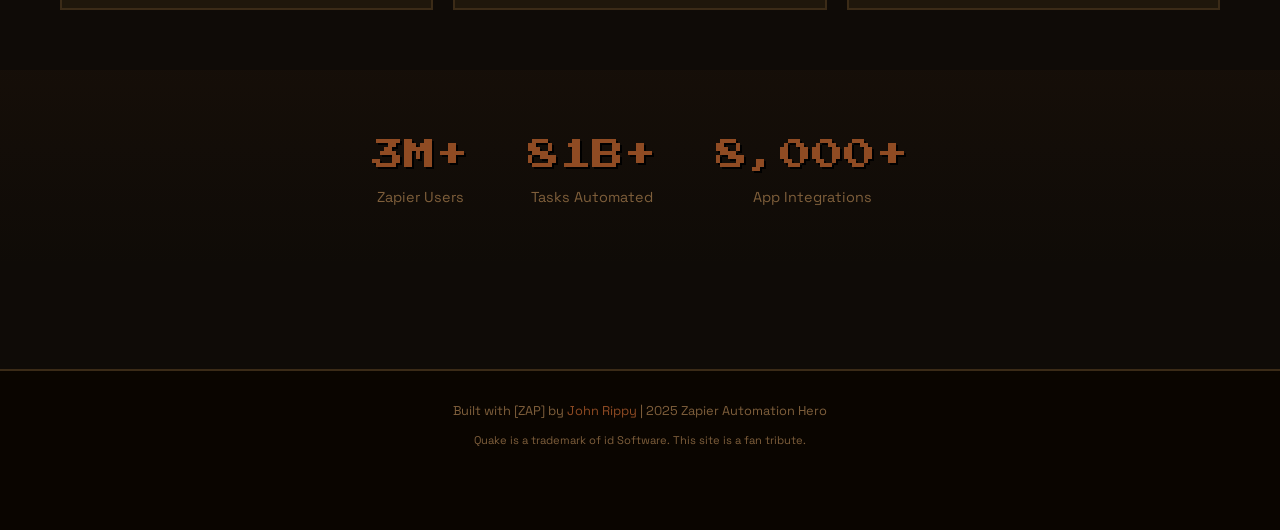
==== commit 2bbba0fb: "feat: Add FAQ link to sitewide navigation - Added FAQ link to nav on all pages - Quake-themed naviga" ====
--- a/index.html
+++ b/index.html
@@ -51,7 +51,7 @@
             --ammo-yellow: #efdf17;
         }
         * { margin: 0; padding: 0; box-sizing: border-box; cursor: crosshair; }
-        html { scroll-behavior: smooth; cursor: crosshair; }
+        html { scroll-behavior: smooth; cursor: crosshair; overflow-x: hidden; }
         body {
             font-family: 'Space Grotesk', sans-serif;
             background: var(--bg-dark);
@@ -860,8 +860,8 @@
             50% { opacity: 0.4; transform: translateY(-50%) scale(0.8); }
         }
 
-        /* Peace Mode: Poo emoji projectiles that spin! */
-        .peace-mode .nail {
+        /* Poo-forator: Poo emoji projectiles that spin! (the default now!) */
+        .nail {
             background: none !important;
             box-shadow: none !important;
             width: auto !important;
@@ -870,43 +870,63 @@
             line-height: 1 !important;
             border-radius: 0 !important;
         }
-        .peace-mode .nail::before,
-        .peace-mode .nail::after {
+        .nail::before,
+        .nail::after {
             display: none !important;
             content: none !important;
         }
         /* Override the default nail hover animation - slower poo shots */
-        .peace-mode .nailgun-divider:hover .nail,
-        .peace-mode .nailgun-divider:hover .nail-1,
-        .peace-mode .nailgun-divider:hover .nail-2,
-        .peace-mode .nailgun-divider:hover .nail-3,
-        .peace-mode .nailgun-divider:hover .nail-4,
-        .peace-mode .nailgun-divider:hover .nail-5,
-        .peace-mode .nailgun-divider:hover .nail-6,
-        .peace-mode .nailgun-divider:hover .nail-7,
-        .peace-mode .nailgun-divider:hover .nail-8 {
-            animation: shootPoo 2s ease-out infinite !important;
-        }
-        .peace-mode .nailgun-divider:hover .nail-1 { animation-delay: 0s !important; }
-        .peace-mode .nailgun-divider:hover .nail-2 { animation-delay: 0.25s !important; }
-        .peace-mode .nailgun-divider:hover .nail-3 { animation-delay: 0.5s !important; }
-        .peace-mode .nailgun-divider:hover .nail-4 { animation-delay: 0.75s !important; }
-        .peace-mode .nailgun-divider:hover .nail-5 { animation-delay: 0.35s !important; }
-        .peace-mode .nailgun-divider:hover .nail-6 { animation-delay: 0.6s !important; }
-        .peace-mode .nailgun-divider:hover .nail-7 { animation-delay: 0.85s !important; }
-        .peace-mode .nailgun-divider:hover .nail-8 { animation-delay: 1.1s !important; }
+        .nailgun-divider:hover .nail,
+        .nailgun-divider:hover .nail-1,
+        .nailgun-divider:hover .nail-2,
+        .nailgun-divider:hover .nail-3,
+        .nailgun-divider:hover .nail-4,
+        .nailgun-divider:hover .nail-5,
+        .nailgun-divider:hover .nail-6,
+        .nailgun-divider:hover .nail-7,
+        .nailgun-divider:hover .nail-8 {
+            animation: shootPoo 3.5s ease-out infinite !important;
+        }
+        .nailgun-divider:hover .nail-1 { animation-delay: 0s !important; }
+        .nailgun-divider:hover .nail-2 { animation-delay: 0.4s !important; }
+        .nailgun-divider:hover .nail-3 { animation-delay: 0.8s !important; }
+        .nailgun-divider:hover .nail-4 { animation-delay: 1.2s !important; }
+        .nailgun-divider:hover .nail-5 { animation-delay: 0.5s !important; }
+        .nailgun-divider:hover .nail-6 { animation-delay: 0.9s !important; }
+        .nailgun-divider:hover .nail-7 { animation-delay: 1.3s !important; }
+        .nailgun-divider:hover .nail-8 { animation-delay: 1.7s !important; }
 
         @keyframes shootPoo {
             0% {
                 opacity: 1;
                 transform: translateX(0) rotate(0deg);
             }
-            85% {
+            90% {
                 opacity: 1;
             }
             100% {
                 opacity: 0;
-                transform: translateX(100vw) rotate(720deg);
+                transform: translateX(100vw) rotate(540deg);
+            }
+        }
+
+        /* Poo splatter particles */
+        .poo-splatter {
+            position: fixed;
+            font-size: 12px;
+            pointer-events: none;
+            z-index: 9999;
+            animation: pooSplat 0.8s ease-out forwards;
+        }
+
+        @keyframes pooSplat {
+            0% {
+                opacity: 1;
+                transform: translate(0, 0) scale(1);
+            }
+            100% {
+                opacity: 0;
+                transform: translate(var(--splat-x), var(--splat-y)) scale(0.3);
             }
         }
 
@@ -1114,6 +1134,7 @@
             <a href="#features" class="nav-link">FEATURES</a>
             <a href="about.html" class="nav-link">ABOUT</a>
             <a href="arsenal.html" class="nav-link">ARSENAL</a>
+            <a href="faq.html" class="nav-link">FAQ</a>
             <a href="https://zapier.com" target="_blank" class="nav-link">ZAPIER</a>
             <div class="difficulty-selector">
                 <button class="difficulty-btn" id="difficultyBtn">EASY</button>
@@ -1389,74 +1410,85 @@
             return true;
         }
 
-        // Web Audio context for poo sounds
-        let pooAudioCtx = null;
+        // Poo sound intervals
         let ploopInterval = null;
         let splatInterval = null;
 
-        // Create a fun "ploop" fart sound
+        // Use fart sound for poo shooting (from soundjay.com - royalty free)
         function playPloopSound() {
-            if (!pooAudioCtx) pooAudioCtx = new (window.AudioContext || window.webkitAudioContext)();
-            const osc = pooAudioCtx.createOscillator();
-            const gain = pooAudioCtx.createGain();
-            osc.connect(gain);
-            gain.connect(pooAudioCtx.destination);
-            osc.frequency.setValueAtTime(150, pooAudioCtx.currentTime);
-            osc.frequency.exponentialRampToValueAtTime(50, pooAudioCtx.currentTime + 0.15);
-            osc.type = 'sine';
-            gain.gain.setValueAtTime(0.3, pooAudioCtx.currentTime);
-            gain.gain.exponentialRampToValueAtTime(0.01, pooAudioCtx.currentTime + 0.2);
-            osc.start(pooAudioCtx.currentTime);
-            osc.stop(pooAudioCtx.currentTime + 0.2);
-        }
-
-        // Create a "splat" sound
+            console.log('[Poo Sound] Playing fart');
+            const fart = new Audio('audio/fart.wav');
+            fart.volume = 0.5;
+            fart.play().catch(e => console.log('Fart failed:', e));
+        }
+
+        // Use gib sound for splat (Quake's gib dropping sound) + create splatter particles
         function playSplatSound() {
-            if (!pooAudioCtx) pooAudioCtx = new (window.AudioContext || window.webkitAudioContext)();
-            const bufferSize = pooAudioCtx.sampleRate * 0.15;
-            const buffer = pooAudioCtx.createBuffer(1, bufferSize, pooAudioCtx.sampleRate);
-            const data = buffer.getChannelData(0);
-            for (let i = 0; i < bufferSize; i++) {
-                data[i] = (Math.random() * 2 - 1) * Math.exp(-i / (bufferSize * 0.3));
-            }
-            const noise = pooAudioCtx.createBufferSource();
-            noise.buffer = buffer;
-            const filter = pooAudioCtx.createBiquadFilter();
-            filter.type = 'lowpass';
-            filter.frequency.setValueAtTime(800, pooAudioCtx.currentTime);
-            filter.frequency.exponentialRampToValueAtTime(200, pooAudioCtx.currentTime + 0.1);
-            const gain = pooAudioCtx.createGain();
-            gain.gain.setValueAtTime(0.4, pooAudioCtx.currentTime);
-            gain.gain.exponentialRampToValueAtTime(0.01, pooAudioCtx.currentTime + 0.15);
-            noise.connect(filter);
-            filter.connect(gain);
-            gain.connect(pooAudioCtx.destination);
-            noise.start();
+            console.log('[Poo Sound] Playing splat with particles');
+            const splat = new Audio('audio/gib.wav');
+            splat.volume = 0.4;
+            splat.play().catch(e => console.log('Splat failed:', e));
+            // Create splatter particles when poo hits the wall
+            createPooSplatter();
+        }
+
+        // Create poo splatter particles on the right edge
+        function createPooSplatter() {
+            const nailgunRect = nailgunDivider.getBoundingClientRect();
+            const baseY = nailgunRect.top + nailgunRect.height / 2;
+            const screenRight = window.innerWidth - 20;
+
+            // Brown poo colors
+            const pooColors = ['#8B4513', '#654321', '#5D3A1A', '#4A2C0D', '#3D2010'];
+            // Poo-like characters
+            const pooChars = ['💩', '●', '•', '◉', '○'];
+
+            // Create 8-12 splatter particles
+            const particleCount = 8 + Math.floor(Math.random() * 5);
+            for (let i = 0; i < particleCount; i++) {
+                const particle = document.createElement('div');
+                particle.className = 'poo-splatter';
+                particle.textContent = pooChars[Math.floor(Math.random() * pooChars.length)];
+                particle.style.color = pooColors[Math.floor(Math.random() * pooColors.length)];
+
+                // Random Y position around the nailgun center
+                const yOffset = (Math.random() - 0.5) * 200;
+                particle.style.left = screenRight + 'px';
+                particle.style.top = (baseY + yOffset) + 'px';
+
+                // Random splatter direction (mostly left and down/up)
+                const splatX = -30 - Math.random() * 80; // fly left
+                const splatY = (Math.random() - 0.5) * 150; // random up/down
+                particle.style.setProperty('--splat-x', splatX + 'px');
+                particle.style.setProperty('--splat-y', splatY + 'px');
+
+                document.body.appendChild(particle);
+
+                // Remove after animation
+                setTimeout(() => particle.remove(), 800);
+            }
         }
 
         nailgunDivider.addEventListener('mouseenter', () => {
             if (!nailgunPlaying) {
                 nailgunPlaying = true;
 
-                // In Peace Mode, play poo sounds instead of nailgun
-                if (isPeaceModeActive()) {
-                    // Play ploop sounds periodically
-                    playPloopSound();
-                    ploopInterval = setInterval(() => {
-                        if (nailgunPlaying) playPloopSound();
-                    }, 400);
-
-                    // Play splat sounds after poos reach edge (2s animation)
-                    setTimeout(() => {
-                        if (nailgunPlaying) playSplatSound();
-                    }, 1800);
+                // Poo-forator is now the default! Fart sounds + splat on impact
+                console.log('[Poo-forator] Firing poo projectiles!');
+                // Play fart sounds periodically (slower to match 3.5s animation)
+                playPloopSound();
+                ploopInterval = setInterval(() => {
+                    if (nailgunPlaying) playPloopSound();
+                }, 700);
+
+                // Play splat sounds after poos reach edge (3.5s animation - first hits at ~3.1s)
+                setTimeout(() => {
+                    if (nailgunPlaying) playSplatSound();
+                    // Then continue with splats matching the staggered firing (every 400ms)
                     splatInterval = setInterval(() => {
                         if (nailgunPlaying) playSplatSound();
-                    }, 500);
-                } else {
-                    nailgunSound.currentTime = 0;
-                    nailgunSound.play().catch(e => console.log('Audio play failed:', e));
-                }
+                    }, 400);
+                }, 3100);
 
                 // Start checking for enemy kills along the nail path
                 // The nailgun fires horizontally from its position to the right edge
@@ -1479,20 +1511,14 @@
         nailgunDivider.addEventListener('mouseleave', () => {
             nailgunPlaying = false;
 
-            // Clean up sounds based on mode
-            if (isPeaceModeActive()) {
-                // Stop poo sound intervals
-                if (ploopInterval) {
-                    clearInterval(ploopInterval);
-                    ploopInterval = null;
-                }
-                if (splatInterval) {
-                    clearInterval(splatInterval);
-                    splatInterval = null;
-                }
-            } else {
-                nailgunSound.pause();
-                nailgunSound.currentTime = 0;
+            // Stop poo sound intervals
+            if (ploopInterval) {
+                clearInterval(ploopInterval);
+                ploopInterval = null;
+            }
+            if (splatInterval) {
+                clearInterval(splatInterval);
+                splatInterval = null;
             }
 
             // Stop checking for kills
@@ -1698,28 +1724,13 @@
     })();
     </script>
 
-    <!-- Peace Mode: Poo Emoji Visual Setup (sounds handled in main nailgun script) -->
+    <!-- Poo-forator: Always enabled by default (it's hilarious) -->
     <script>
     (function() {
         'use strict';
 
-        // Check if all secrets found (Peace Mode)
-        function isPeaceMode() {
-            for (let i = 1; i <= 5; i++) {
-                if (localStorage.getItem('zaparena_secret' + i) !== 'true') {
-                    return false;
-                }
-            }
-            return true;
-        }
-
-        // Convert nails to poo emojis (sounds are in the main nailgun handler)
+        // Set up the Poo-forator on page load
         function activatePooPerforator() {
-            if (!isPeaceMode()) return;
-
-            // Add peace-mode class to body for CSS targeting
-            document.body.classList.add('peace-mode');
-
             // Replace nail content with poo emojis
             const nails = document.querySelectorAll('.nail');
             nails.forEach(nail => {
@@ -1733,18 +1744,11 @@
                 nailgunLabel.style.color = '#8B4513';
             }
 
-            console.log('[Peace Mode] Poo-forator activated! Spinning poo emojis engaged!');
+            console.log('[Poo-forator] Activated! Spinning poo emojis engaged!');
         }
 
         // Run on page load
         activatePooPerforator();
-
-        // Also listen for storage changes (in case secrets found in another tab)
-        window.addEventListener('storage', (e) => {
-            if (e.key && e.key.startsWith('zaparena_secret')) {
-                activatePooPerforator();
-            }
-        });
     })();
     </script>
 </body>
